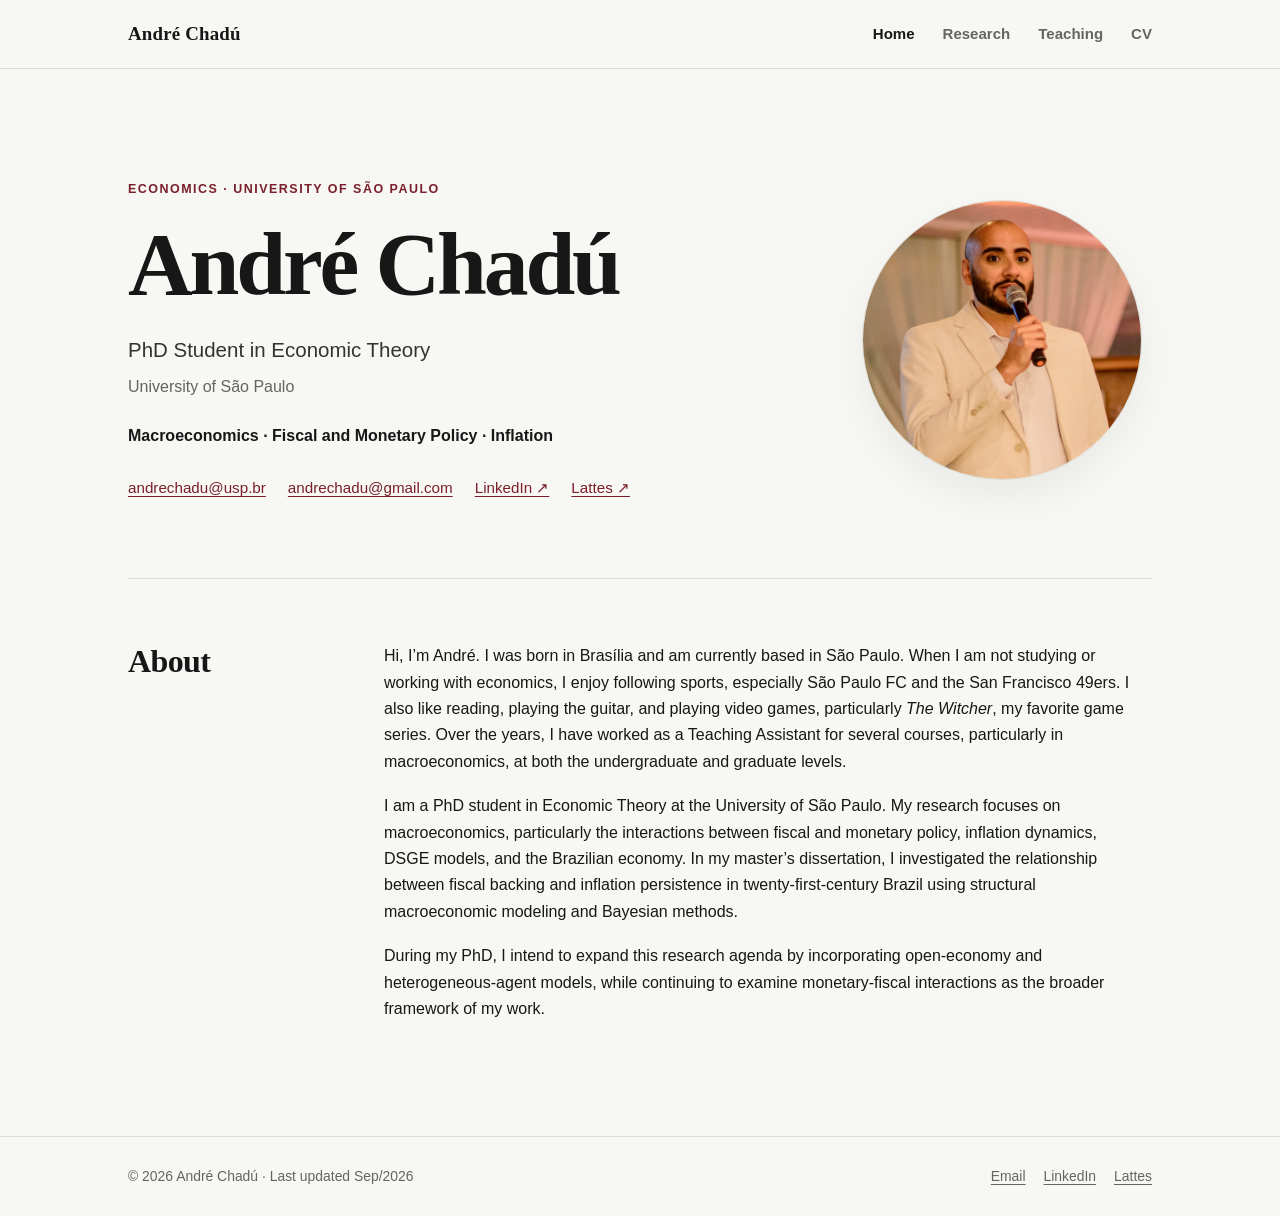
==== index.html @ 31412037 "Refactor contact links and profile image structure" ====
<!doctype html>
<html lang="en">
<head>
  <meta charset="utf-8">
  <meta name="viewport" content="width=device-width, initial-scale=1">
  <meta name="description" content="André Chadú — PhD Student in Economic Theory at the University of São Paulo. Macroeconomics, fiscal and monetary policy, and inflation.">
  <title>André Chadú | Economics</title>
  <link rel="icon" href="assets/favicon.svg" type="image/svg+xml">
  <link rel="stylesheet" href="style.css">
</head>
<body>
<header class="site-header">
  <nav class="nav" aria-label="Main navigation">
    <a class="brand" href="index.html">André Chadú</a>
    <div class="nav-links">
      <a class="active" href="index.html">Home</a>
      <a href="research.html">Research</a>
      <a href="teaching.html">Teaching</a>
      <a href="cv.html">CV</a>
    </div>
  </nav>
</header>

<main>
  <section class="hero">
    <div>
      <p class="eyebrow">Economics · University of São Paulo</p>
      <h1>André Chadú</h1>
      <p class="hero-subtitle">PhD Student in Economic Theory</p>
      <p class="hero-meta">University of São Paulo</p>
      <p class="hero-interests">Macroeconomics · Fiscal and Monetary Policy · Inflation</p>

      <div class="contact-row">
        <a href="mailto:andrechadu@usp.br">andrechadu@usp.br</a>

        <a href="mailto:andrechadu@gmail.com">andrechadu@gmail.com</a>

        <a href="https://br.linkedin.com/in/andre-chadu-b379121a0"
           target="_blank"
           rel="noopener">
          LinkedIn ↗
        </a>

        <a href="http://lattes.cnpq.br/8335236264880303"
           target="_blank"
           rel="noopener">
          Lattes ↗
        </a>
      </div>
    </div>

    <div>
      <div class="profile-card">
        <img
          class="profile-art"
          src="assets/profile.jpg"
          alt="Portrait of André Chadú">
      </div>
    </div>
  </section>

  <section class="section">
    <div class="section-header">
      <h2>About</h2>
      <div class="prose">
        <p>Hi, I’m André. I was born in Brasília and am currently based in São Paulo. When I am not studying or working with economics, I enjoy following sports, especially São Paulo FC and the San Francisco 49ers. I also like reading, playing the guitar, and playing video games, particularly <em>The Witcher</em>, my favorite game series. Over the years, I have worked as a Teaching Assistant for several courses, particularly in macroeconomics, at both the undergraduate and graduate levels.</p>
        <p>I am a PhD student in Economic Theory at the University of São Paulo. My research focuses on macroeconomics, particularly the interactions between fiscal and monetary policy, inflation dynamics, DSGE models, and the Brazilian economy. In my master’s dissertation, I investigated the relationship between fiscal backing and inflation persistence in twenty-first-century Brazil using structural macroeconomic modeling and Bayesian methods.</p>
        <p>During my PhD, I intend to expand this research agenda by incorporating open-economy and heterogeneous-agent models, while continuing to examine monetary-fiscal interactions as the broader framework of my work.</p>
      </div>
    </div>
  </section>
</main>

<footer class="site-footer">
  <div class="footer-inner">
    <span>© 2026 André Chadú · Last updated Sep/2026</span>

    <div class="footer-links">
      <a href="mailto:andrechadu@usp.br">Email</a>

      <a href="https://br.linkedin.com/in/andre-chadu-b379121a0"
         target="_blank"
         rel="noopener">
        LinkedIn
      </a>

      <a href="http://lattes.cnpq.br/8335236264880303"
         target="_blank"
         rel="noopener">
        Lattes
      </a>
    </div>
  </div>
</footer>
</body>
</html>
---- style.css ----
:root {
  --bg: #f7f7f4;
  --surface: #ffffff;
  --ink: #171717;
  --muted: #66645f;
  --line: #deded8;
  --accent: #7a1f2b;
  --accent-dark: #5d1420;
  --max: 1080px;
  --serif: Georgia, 'Times New Roman', serif;
  --sans: Inter, ui-sans-serif, -apple-system, BlinkMacSystemFont, 'Segoe UI', sans-serif;
}

* { box-sizing: border-box; }
html { scroll-behavior: smooth; }
body {
  margin: 0;
  background: var(--bg);
  color: var(--ink);
  font-family: var(--sans);
  font-size: 16px;
  line-height: 1.65;
  -webkit-font-smoothing: antialiased;
}

a { color: var(--accent); text-decoration-thickness: 1px; text-underline-offset: 3px; }
a:hover { color: var(--accent-dark); }

.site-header {
  position: sticky;
  top: 0;
  z-index: 10;
  background: rgba(247,247,244,.94);
  backdrop-filter: blur(12px);
  border-bottom: 1px solid var(--line);
}
.nav {
  max-width: var(--max);
  margin: 0 auto;
  min-height: 68px;
  padding: 0 28px;
  display: flex;
  align-items: center;
  justify-content: space-between;
  gap: 24px;
}
.brand {
  color: var(--ink);
  text-decoration: none;
  font-family: var(--serif);
  font-size: 1.18rem;
  font-weight: 700;
  letter-spacing: .01em;
}
.nav-links { display: flex; align-items: center; gap: 28px; }
.nav-links a {
  color: var(--muted);
  text-decoration: none;
  font-size: .94rem;
  font-weight: 600;
}
.nav-links a:hover, .nav-links a.active { color: var(--ink); }

main { max-width: var(--max); margin: 0 auto; padding: 76px 28px 96px; }
.hero {
  display: grid;
  grid-template-columns: minmax(0, 1fr) 300px;
  gap: 72px;
  align-items: center;
  padding: 34px 0 78px;
  border-bottom: 1px solid var(--line);
}
.eyebrow {
  margin: 0 0 12px;
  color: var(--accent);
  font-size: .78rem;
  font-weight: 800;
  letter-spacing: .12em;
  text-transform: uppercase;
}
h1, h2, h3 { font-family: var(--serif); line-height: 1.15; }
h1 { margin: 0; font-size: clamp(3rem, 7vw, 5.7rem); font-weight: 600; letter-spacing: -.035em; }
.hero-subtitle { margin: 18px 0 0; font-size: 1.28rem; color: #343330; }
.hero-meta { margin-top: 8px; color: var(--muted); }
.hero-interests { margin: 22px 0 0; color: var(--ink); font-weight: 600; }
.contact-row { display: flex; flex-wrap: wrap; gap: 10px 22px; margin-top: 26px; }
.contact-row a { font-size: .95rem; }

.profile-card { display: flex; justify-content: center; }
.profile-art {
  width: min(100%, 280px);
  aspect-ratio: 1;
  border-radius: 50%;
  background: var(--surface);
  border: 1px solid var(--line);
  display: grid;
  place-items: center;
  box-shadow: 0 18px 40px rgba(0,0,0,.06);
}
.profile-art span {
  font-family: var(--serif);
  font-size: 5.4rem;
  letter-spacing: -.06em;
  color: var(--accent);
}
.profile-note { margin-top: 12px; color: var(--muted); font-size: .78rem; text-align: center; }

.section { padding: 64px 0 0; }
.section-header { display: grid; grid-template-columns: 220px minmax(0, 1fr); gap: 36px; }
.section h2 { margin: 0; font-size: 2rem; font-weight: 600; letter-spacing: -.02em; }
.prose { max-width: 760px; }
.prose p:first-child { margin-top: 0; }
.prose p { margin: 0 0 18px; }

.page-head { padding: 32px 0 48px; border-bottom: 1px solid var(--line); }
.page-head h1 { font-size: clamp(3rem, 7vw, 5.2rem); }
.page-head p { max-width: 760px; color: var(--muted); font-size: 1.08rem; margin: 20px 0 0; }

.entries { margin-top: 44px; }
.entry {
  display: grid;
  grid-template-columns: 185px minmax(0, 1fr);
  gap: 36px;
  padding: 34px 0;
  border-bottom: 1px solid var(--line);
}
.entry:last-child { border-bottom: 0; }
.entry-label { color: var(--muted); font-size: .88rem; font-weight: 700; letter-spacing: .035em; text-transform: uppercase; }
.entry h2, .entry h3 { margin: 0 0 10px; font-size: 1.65rem; font-weight: 600; }
.entry p { margin: 6px 0; }
.entry .meta { color: var(--muted); font-size: .95rem; }
.research-subentry { margin-top: 30px; padding-top: 26px; border-top: 1px solid var(--line); }
.research-subentry h3 { margin: 0 0 10px; font-size: 1.35rem; }
.entry-links { display: flex; flex-wrap: wrap; gap: 8px 18px; margin-top: 16px; }
.entry-links a, .button {
  display: inline-flex;
  align-items: center;
  gap: 7px;
  font-weight: 700;
  font-size: .9rem;
}

.course { padding: 34px 0; border-bottom: 1px solid var(--line); }
.course:last-child { border-bottom: 0; }
.course-head { display: grid; grid-template-columns: minmax(0, 1fr) 155px; gap: 28px; align-items: baseline; }
.course h2 { margin: 0; font-size: 1.65rem; }
.course-term { color: var(--muted); font-size: .92rem; text-align: right; }
.materials { display: flex; flex-wrap: wrap; gap: 10px 20px; margin-top: 16px; }
.materials a { font-size: .92rem; font-weight: 650; }

.cv-box {
  margin-top: 44px;
  padding: 34px;
  background: var(--surface);
  border: 1px solid var(--line);
  display: grid;
  grid-template-columns: minmax(0, 1fr) auto;
  gap: 24px;
  align-items: center;
}
.cv-box h2 { margin: 0 0 8px; }
.cv-box p { margin: 0; color: var(--muted); }
.btn {
  display: inline-flex;
  align-items: center;
  justify-content: center;
  min-height: 44px;
  padding: 0 18px;
  border: 1px solid var(--accent);
  color: #fff;
  background: var(--accent);
  text-decoration: none;
  font-weight: 750;
  font-size: .9rem;
  white-space: nowrap;
}
.btn:hover { background: var(--accent-dark); color: #fff; }
.cv-links { display: flex; flex-wrap: wrap; gap: 10px; justify-content: flex-end; }
.btn-secondary { background: transparent; color: var(--accent); }
.btn-secondary:hover { background: var(--accent); color: #fff; }

.site-footer { border-top: 1px solid var(--line); }
.footer-inner {
  max-width: var(--max);
  margin: 0 auto;
  padding: 28px;
  display: flex;
  justify-content: space-between;
  gap: 24px;
  color: var(--muted);
  font-size: .87rem;
}
.footer-links { display: flex; gap: 18px; flex-wrap: wrap; }
.footer-links a { color: var(--muted); }

.mobile-nav { display: none; }

@media (max-width: 760px) {
  .nav { min-height: 62px; padding: 0 20px; }
  .nav-links { gap: 16px; }
  .nav-links a { font-size: .84rem; }
  main { padding: 44px 20px 72px; }
  .hero { grid-template-columns: 1fr; gap: 36px; padding: 16px 0 54px; }
  .profile-card { order: -1; justify-content: flex-start; }
  .profile-art { width: 145px; }
  .profile-art span { font-size: 3rem; }
  .section-header, .entry { grid-template-columns: 1fr; gap: 14px; }
  .section { padding-top: 46px; }
  .entry { padding: 28px 0; }
  .course-head { grid-template-columns: 1fr; gap: 4px; }
  .course-term { text-align: left; }
  .cv-box { grid-template-columns: 1fr; padding: 26px; }
  .cv-links { justify-content: flex-start; }
  .btn { width: fit-content; }
  .footer-inner { flex-direction: column; }
}

@media (max-width: 510px) {
  .brand { font-size: 1rem; }
  .nav-links { gap: 11px; }
  .nav-links a { font-size: .76rem; }
  .nav-links a:first-child { display: none; }
  h1 { font-size: 3.2rem; }
}
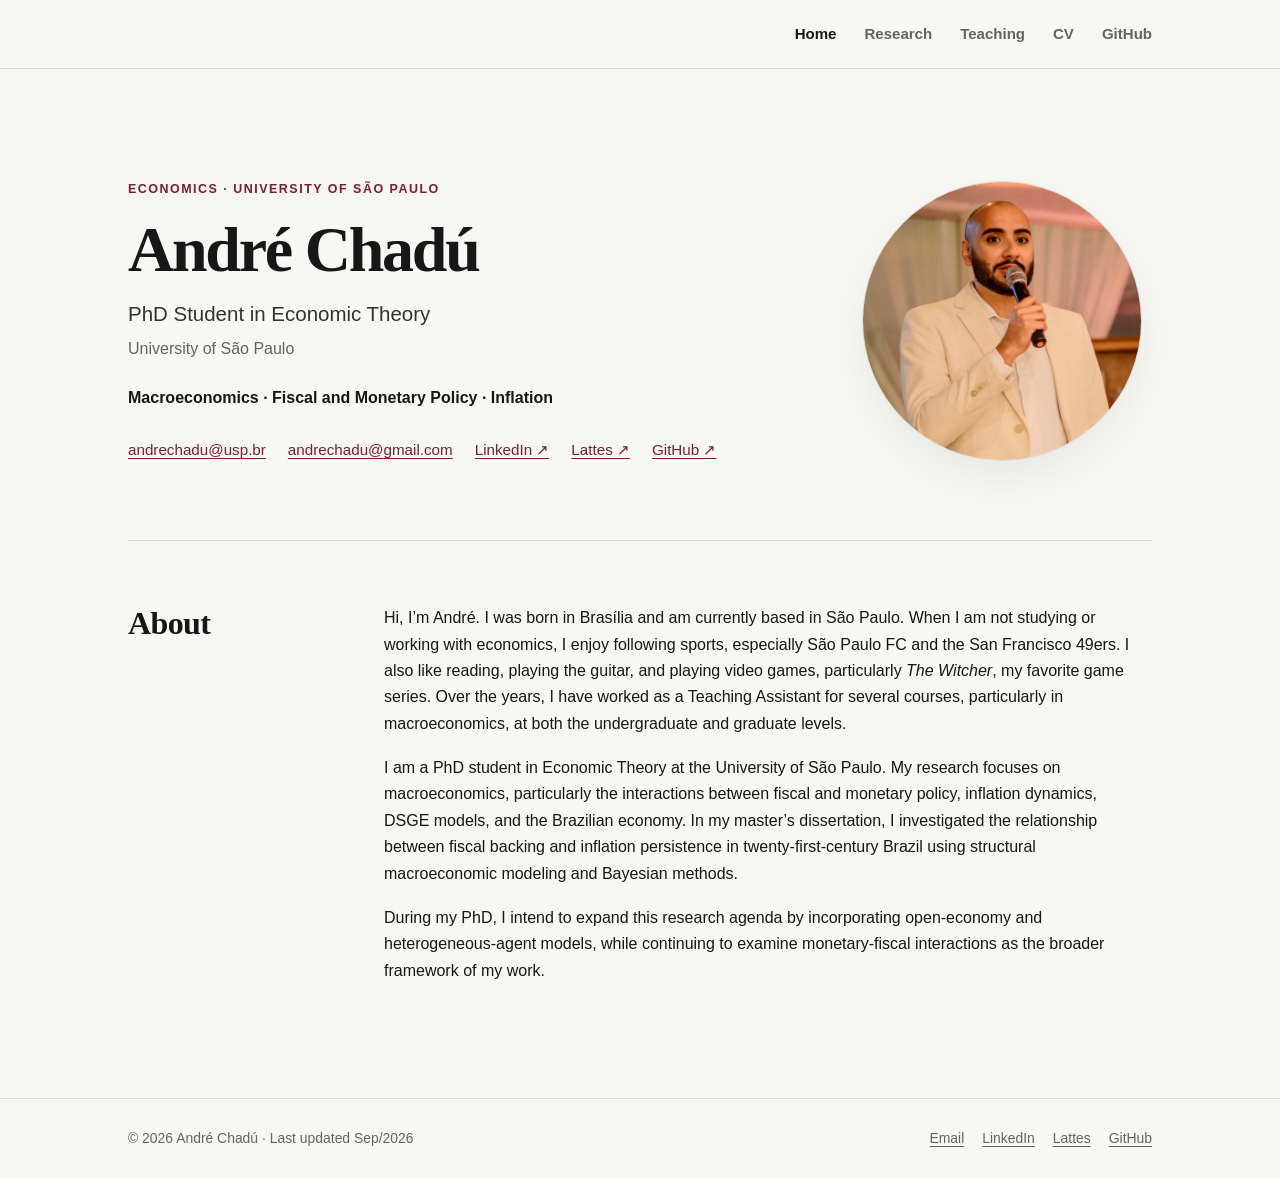
==== commit 33f11af6: "Add files via upload" ====
--- a/index.html
+++ b/index.html
@@ -11,19 +11,19 @@
 <body>
 <header class="site-header">
   <nav class="nav" aria-label="Main navigation">
-    <a class="brand" href="index.html">André Chadú</a>
     <div class="nav-links">
       <a class="active" href="index.html">Home</a>
       <a href="research.html">Research</a>
       <a href="teaching.html">Teaching</a>
       <a href="cv.html">CV</a>
+      <a href="github.html">GitHub</a>
     </div>
   </nav>
 </header>
 
 <main>
   <section class="hero">
-    <div>
+    <div class="hero-content">
       <p class="eyebrow">Economics · University of São Paulo</p>
       <h1>André Chadú</h1>
       <p class="hero-subtitle">PhD Student in Economic Theory</p>
@@ -32,29 +32,16 @@
 
       <div class="contact-row">
         <a href="mailto:andrechadu@usp.br">andrechadu@usp.br</a>
-
         <a href="mailto:andrechadu@gmail.com">andrechadu@gmail.com</a>
-
-        <a href="https://br.linkedin.com/in/andre-chadu-b379121a0"
-           target="_blank"
-           rel="noopener">
-          LinkedIn ↗
-        </a>
-
-        <a href="http://lattes.cnpq.br/8335236264880303"
-           target="_blank"
-           rel="noopener">
-          Lattes ↗
-        </a>
+        <a href="https://br.linkedin.com/in/andre-chadu-b379121a0" target="_blank" rel="noopener">LinkedIn ↗</a>
+        <a href="http://lattes.cnpq.br/8335236264880303" target="_blank" rel="noopener">Lattes ↗</a>
+        <a href="https://github.com/andrechadu?tab=repositories" target="_blank" rel="noopener">GitHub ↗</a>
       </div>
     </div>
 
-    <div>
+    <div class="profile-container">
       <div class="profile-card">
-        <img
-          class="profile-art"
-          src="assets/profile.jpg"
-          alt="Portrait of André Chadú">
+        <img class="profile-art" src="assets/profile.jpg" alt="Portrait of André Chadú">
       </div>
     </div>
   </section>
@@ -74,21 +61,11 @@
 <footer class="site-footer">
   <div class="footer-inner">
     <span>© 2026 André Chadú · Last updated Sep/2026</span>
-
     <div class="footer-links">
       <a href="mailto:andrechadu@usp.br">Email</a>
-
-      <a href="https://br.linkedin.com/in/andre-chadu-b379121a0"
-         target="_blank"
-         rel="noopener">
-        LinkedIn
-      </a>
-
-      <a href="http://lattes.cnpq.br/8335236264880303"
-         target="_blank"
-         rel="noopener">
-        Lattes
-      </a>
+      <a href="https://br.linkedin.com/in/andre-chadu-b379121a0" target="_blank" rel="noopener">LinkedIn</a>
+      <a href="http://lattes.cnpq.br/8335236264880303" target="_blank" rel="noopener">Lattes</a>
+      <a href="https://github.com/andrechadu?tab=repositories" target="_blank" rel="noopener">GitHub</a>
     </div>
   </div>
 </footer>
--- a/style.css
+++ b/style.css
@@ -7,12 +7,13 @@
   --accent: #7a1f2b;
   --accent-dark: #5d1420;
   --max: 1080px;
-  --serif: Georgia, 'Times New Roman', serif;
-  --sans: Inter, ui-sans-serif, -apple-system, BlinkMacSystemFont, 'Segoe UI', sans-serif;
+  --serif: Georgia, "Times New Roman", serif;
+  --sans: Inter, ui-sans-serif, -apple-system, BlinkMacSystemFont, "Segoe UI", sans-serif;
 }
 
 * { box-sizing: border-box; }
 html { scroll-behavior: smooth; }
+
 body {
   margin: 0;
   background: var(--bg);
@@ -23,45 +24,56 @@
   -webkit-font-smoothing: antialiased;
 }
 
-a { color: var(--accent); text-decoration-thickness: 1px; text-underline-offset: 3px; }
+a {
+  color: var(--accent);
+  text-decoration-thickness: 1px;
+  text-underline-offset: 3px;
+}
+
 a:hover { color: var(--accent-dark); }
 
 .site-header {
   position: sticky;
   top: 0;
   z-index: 10;
-  background: rgba(247,247,244,.94);
+  background: rgba(247, 247, 244, 0.94);
   backdrop-filter: blur(12px);
   border-bottom: 1px solid var(--line);
 }
+
 .nav {
   max-width: var(--max);
+  min-height: 68px;
   margin: 0 auto;
-  min-height: 68px;
   padding: 0 28px;
   display: flex;
   align-items: center;
-  justify-content: space-between;
+  justify-content: flex-end;
   gap: 24px;
 }
-.brand {
-  color: var(--ink);
-  text-decoration: none;
-  font-family: var(--serif);
-  font-size: 1.18rem;
-  font-weight: 700;
-  letter-spacing: .01em;
-}
-.nav-links { display: flex; align-items: center; gap: 28px; }
+
+.nav-links {
+  display: flex;
+  align-items: center;
+  gap: 28px;
+}
+
 .nav-links a {
   color: var(--muted);
   text-decoration: none;
-  font-size: .94rem;
-  font-weight: 600;
-}
-.nav-links a:hover, .nav-links a.active { color: var(--ink); }
-
-main { max-width: var(--max); margin: 0 auto; padding: 76px 28px 96px; }
+  font-size: 0.94rem;
+  font-weight: 600;
+}
+
+.nav-links a:hover,
+.nav-links a.active { color: var(--ink); }
+
+main {
+  max-width: var(--max);
+  margin: 0 auto;
+  padding: 76px 28px 96px;
+}
+
 .hero {
   display: grid;
   grid-template-columns: minmax(0, 1fr) 300px;
@@ -70,53 +82,124 @@
   padding: 34px 0 78px;
   border-bottom: 1px solid var(--line);
 }
+
+.hero-content { min-width: 0; }
+
 .eyebrow {
-  margin: 0 0 12px;
+  margin: 0 0 18px;
   color: var(--accent);
-  font-size: .78rem;
+  font-size: 0.78rem;
   font-weight: 800;
-  letter-spacing: .12em;
+  letter-spacing: 0.12em;
   text-transform: uppercase;
 }
-h1, h2, h3 { font-family: var(--serif); line-height: 1.15; }
-h1 { margin: 0; font-size: clamp(3rem, 7vw, 5.7rem); font-weight: 600; letter-spacing: -.035em; }
-.hero-subtitle { margin: 18px 0 0; font-size: 1.28rem; color: #343330; }
-.hero-meta { margin-top: 8px; color: var(--muted); }
-.hero-interests { margin: 22px 0 0; color: var(--ink); font-weight: 600; }
-.contact-row { display: flex; flex-wrap: wrap; gap: 10px 22px; margin-top: 26px; }
-.contact-row a { font-size: .95rem; }
-
-.profile-card { display: flex; justify-content: center; }
+
+h1,
+h2,
+h3 {
+  font-family: var(--serif);
+  line-height: 1.15;
+}
+
+.hero h1 {
+  margin: 0;
+  font-size: clamp(3rem, 5vw, 4.8rem);
+  font-weight: 600;
+  line-height: 1;
+  letter-spacing: -0.035em;
+}
+
+.hero-subtitle {
+  margin: 18px 0 0;
+  color: #343330;
+  font-size: 1.28rem;
+  line-height: 1.4;
+}
+
+.hero-meta {
+  margin: 8px 0 0;
+  color: var(--muted);
+}
+
+.hero-interests {
+  margin: 22px 0 0;
+  color: var(--ink);
+  font-weight: 600;
+}
+
+.contact-row {
+  display: flex;
+  flex-wrap: wrap;
+  gap: 10px 22px;
+  margin-top: 26px;
+}
+
+.contact-row a { font-size: 0.95rem; }
+
+.profile-container {
+  display: flex;
+  justify-content: center;
+  align-items: center;
+}
+
+.profile-card {
+  display: flex;
+  justify-content: center;
+}
+
 .profile-art {
+  display: block;
   width: min(100%, 280px);
-  aspect-ratio: 1;
+  height: auto;
+  aspect-ratio: 1 / 1;
+  object-fit: cover;
+  object-position: center;
+  border: 1px solid var(--line);
   border-radius: 50%;
   background: var(--surface);
-  border: 1px solid var(--line);
+  box-shadow: 0 18px 40px rgba(0, 0, 0, 0.06);
+}
+
+.section { padding: 64px 0 0; }
+
+.section-header {
   display: grid;
-  place-items: center;
-  box-shadow: 0 18px 40px rgba(0,0,0,.06);
-}
-.profile-art span {
-  font-family: var(--serif);
-  font-size: 5.4rem;
-  letter-spacing: -.06em;
-  color: var(--accent);
-}
-.profile-note { margin-top: 12px; color: var(--muted); font-size: .78rem; text-align: center; }
-
-.section { padding: 64px 0 0; }
-.section-header { display: grid; grid-template-columns: 220px minmax(0, 1fr); gap: 36px; }
-.section h2 { margin: 0; font-size: 2rem; font-weight: 600; letter-spacing: -.02em; }
+  grid-template-columns: 220px minmax(0, 1fr);
+  gap: 36px;
+}
+
+.section h2 {
+  margin: 0;
+  font-size: 2rem;
+  font-weight: 600;
+  letter-spacing: -0.02em;
+}
+
 .prose { max-width: 760px; }
 .prose p:first-child { margin-top: 0; }
 .prose p { margin: 0 0 18px; }
 
-.page-head { padding: 32px 0 48px; border-bottom: 1px solid var(--line); }
-.page-head h1 { font-size: clamp(3rem, 7vw, 5.2rem); }
-.page-head p { max-width: 760px; color: var(--muted); font-size: 1.08rem; margin: 20px 0 0; }
+.page-head {
+  padding: 32px 0 48px;
+  border-bottom: 1px solid var(--line);
+}
+
+.page-head h1 {
+  margin: 0;
+  font-size: clamp(3rem, 7vw, 5.2rem);
+  font-weight: 600;
+  letter-spacing: -0.035em;
+}
+
+.page-head p {
+  max-width: 760px;
+  margin: 20px 0 0;
+  color: var(--muted);
+  font-size: 1.08rem;
+}
 
 .entries { margin-top: 44px; }
+
 .entry {
   display: grid;
   grid-template-columns: 185px minmax(0, 1fr);
@@ -124,29 +207,79 @@
   padding: 34px 0;
   border-bottom: 1px solid var(--line);
 }
+
 .entry:last-child { border-bottom: 0; }
-.entry-label { color: var(--muted); font-size: .88rem; font-weight: 700; letter-spacing: .035em; text-transform: uppercase; }
-.entry h2, .entry h3 { margin: 0 0 10px; font-size: 1.65rem; font-weight: 600; }
+
+.entry-label {
+  color: var(--muted);
+  font-size: 0.88rem;
+  font-weight: 700;
+  letter-spacing: 0.035em;
+  text-transform: uppercase;
+}
+
+.entry h2,
+.entry h3 {
+  margin: 0 0 10px;
+  font-size: 1.65rem;
+  font-weight: 600;
+}
+
 .entry p { margin: 6px 0; }
-.entry .meta { color: var(--muted); font-size: .95rem; }
-.research-subentry { margin-top: 30px; padding-top: 26px; border-top: 1px solid var(--line); }
-.research-subentry h3 { margin: 0 0 10px; font-size: 1.35rem; }
-.entry-links { display: flex; flex-wrap: wrap; gap: 8px 18px; margin-top: 16px; }
-.entry-links a, .button {
+.entry .meta { color: var(--muted); font-size: 0.95rem; }
+
+.research-subentry {
+  margin-top: 30px;
+  padding-top: 26px;
+  border-top: 1px solid var(--line);
+}
+
+.research-subentry h3 {
+  margin: 0 0 10px;
+  font-size: 1.35rem;
+}
+
+.entry-links {
+  display: flex;
+  flex-wrap: wrap;
+  gap: 8px 18px;
+  margin-top: 16px;
+}
+
+.entry-links a,
+.button {
   display: inline-flex;
   align-items: center;
   gap: 7px;
   font-weight: 700;
-  font-size: .9rem;
-}
-
-.course { padding: 34px 0; border-bottom: 1px solid var(--line); }
+  font-size: 0.9rem;
+}
+
+.course {
+  padding: 34px 0;
+  border-bottom: 1px solid var(--line);
+}
+
 .course:last-child { border-bottom: 0; }
-.course-head { display: grid; grid-template-columns: minmax(0, 1fr) 155px; gap: 28px; align-items: baseline; }
+
+.course-head {
+  display: grid;
+  grid-template-columns: minmax(0, 1fr) 155px;
+  gap: 28px;
+  align-items: baseline;
+}
+
 .course h2 { margin: 0; font-size: 1.65rem; }
-.course-term { color: var(--muted); font-size: .92rem; text-align: right; }
-.materials { display: flex; flex-wrap: wrap; gap: 10px 20px; margin-top: 16px; }
-.materials a { font-size: .92rem; font-weight: 650; }
+.course-term { color: var(--muted); font-size: 0.92rem; text-align: right; }
+
+.materials {
+  display: flex;
+  flex-wrap: wrap;
+  gap: 10px 20px;
+  margin-top: 16px;
+}
+
+.materials a { font-size: 0.92rem; font-weight: 650; }
 
 .cv-box {
   margin-top: 44px;
@@ -158,8 +291,10 @@
   gap: 24px;
   align-items: center;
 }
+
 .cv-box h2 { margin: 0 0 8px; }
 .cv-box p { margin: 0; color: var(--muted); }
+
 .btn {
   display: inline-flex;
   align-items: center;
@@ -171,15 +306,24 @@
   background: var(--accent);
   text-decoration: none;
   font-weight: 750;
-  font-size: .9rem;
+  font-size: 0.9rem;
   white-space: nowrap;
 }
+
 .btn:hover { background: var(--accent-dark); color: #fff; }
-.cv-links { display: flex; flex-wrap: wrap; gap: 10px; justify-content: flex-end; }
+
+.cv-links {
+  display: flex;
+  flex-wrap: wrap;
+  gap: 10px;
+  justify-content: flex-end;
+}
+
 .btn-secondary { background: transparent; color: var(--accent); }
 .btn-secondary:hover { background: var(--accent); color: #fff; }
 
 .site-footer { border-top: 1px solid var(--line); }
+
 .footer-inner {
   max-width: var(--max);
   margin: 0 auto;
@@ -188,37 +332,89 @@
   justify-content: space-between;
   gap: 24px;
   color: var(--muted);
-  font-size: .87rem;
-}
-.footer-links { display: flex; gap: 18px; flex-wrap: wrap; }
+  font-size: 0.87rem;
+}
+
+.footer-links {
+  display: flex;
+  gap: 18px;
+  flex-wrap: wrap;
+}
+
 .footer-links a { color: var(--muted); }
+.footer-links a:hover { color: var(--accent); }
 
 .mobile-nav { display: none; }
 
 @media (max-width: 760px) {
-  .nav { min-height: 62px; padding: 0 20px; }
+  .nav {
+    min-height: 62px;
+    padding: 0 20px;
+  }
+
   .nav-links { gap: 16px; }
-  .nav-links a { font-size: .84rem; }
+  .nav-links a { font-size: 0.84rem; }
+
   main { padding: 44px 20px 72px; }
-  .hero { grid-template-columns: 1fr; gap: 36px; padding: 16px 0 54px; }
-  .profile-card { order: -1; justify-content: flex-start; }
+
+  .hero {
+    grid-template-columns: 1fr;
+    gap: 36px;
+    padding: 16px 0 54px;
+  }
+
+  .hero h1 { font-size: clamp(3rem, 12vw, 4.2rem); }
+
+  .profile-container {
+    order: -1;
+    justify-content: flex-start;
+  }
+
+  .profile-card { justify-content: flex-start; }
   .profile-art { width: 145px; }
-  .profile-art span { font-size: 3rem; }
-  .section-header, .entry { grid-template-columns: 1fr; gap: 14px; }
+
+  .section-header,
+  .entry {
+    grid-template-columns: 1fr;
+    gap: 14px;
+  }
+
   .section { padding-top: 46px; }
   .entry { padding: 28px 0; }
-  .course-head { grid-template-columns: 1fr; gap: 4px; }
+
+  .course-head {
+    grid-template-columns: 1fr;
+    gap: 4px;
+  }
+
   .course-term { text-align: left; }
-  .cv-box { grid-template-columns: 1fr; padding: 26px; }
+
+  .cv-box {
+    grid-template-columns: 1fr;
+    padding: 26px;
+  }
+
   .cv-links { justify-content: flex-start; }
   .btn { width: fit-content; }
   .footer-inner { flex-direction: column; }
 }
 
 @media (max-width: 510px) {
-  .brand { font-size: 1rem; }
-  .nav-links { gap: 11px; }
-  .nav-links a { font-size: .76rem; }
-  .nav-links a:first-child { display: none; }
-  h1 { font-size: 3.2rem; }
-}
+  .nav {
+    justify-content: center;
+    padding: 0 14px;
+  }
+
+  .nav-links {
+    width: 100%;
+    justify-content: center;
+    flex-wrap: wrap;
+    gap: 8px 14px;
+    padding: 10px 0;
+  }
+
+  .nav-links a { font-size: 0.76rem; }
+  .hero h1 { font-size: 3rem; }
+  .hero-subtitle { font-size: 1.15rem; }
+  .contact-row { gap: 8px 18px; }
+}
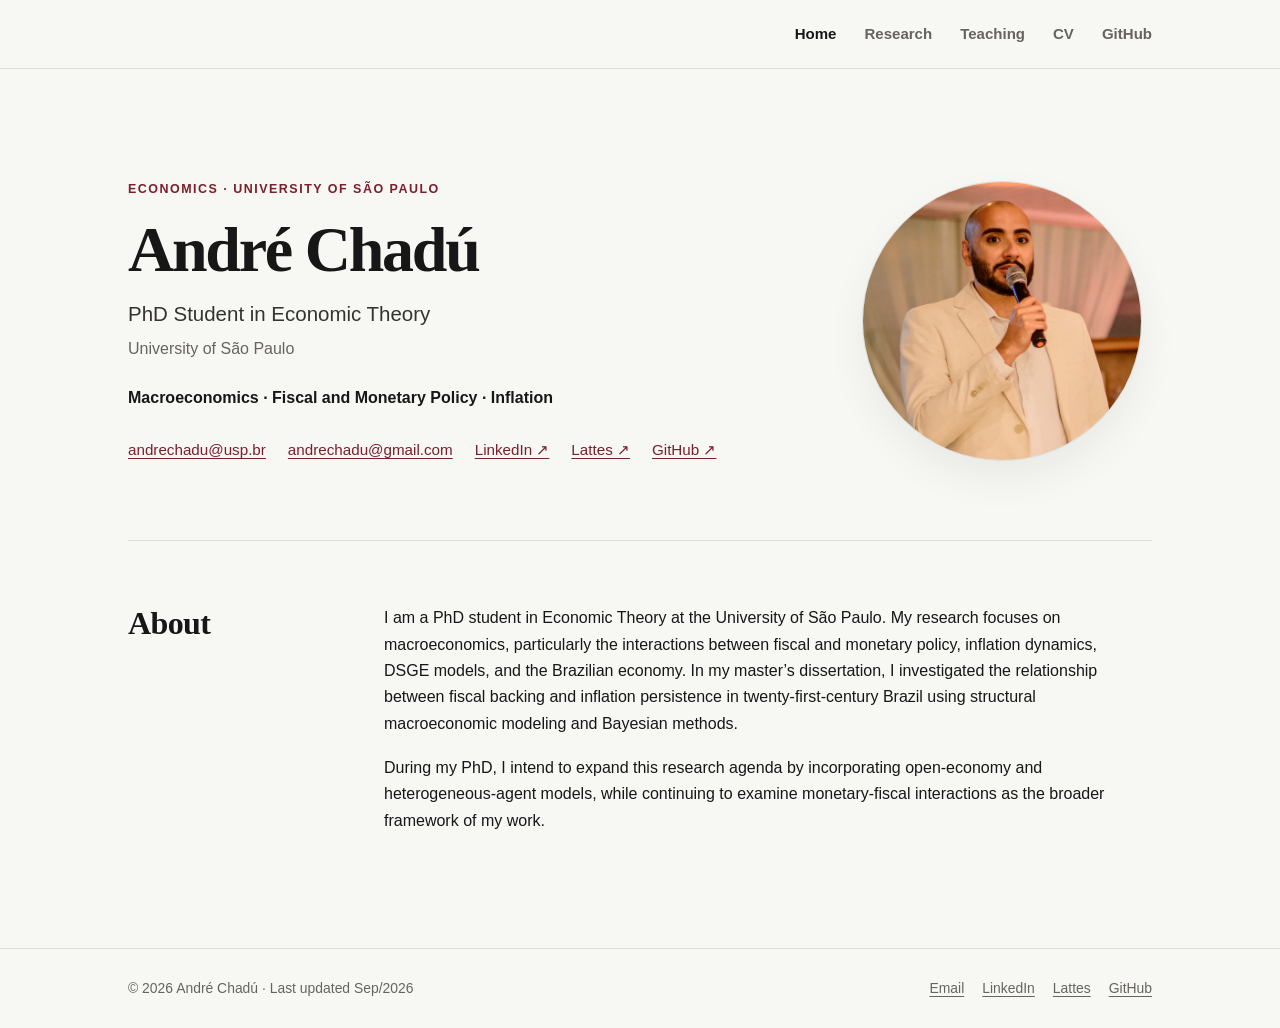
==== commit 4049d881: "Update About section in index.html Removed personal introduction paragraph." ====
--- a/index.html
+++ b/index.html
@@ -50,7 +50,6 @@
     <div class="section-header">
       <h2>About</h2>
       <div class="prose">
-        <p>Hi, I’m André. I was born in Brasília and am currently based in São Paulo. When I am not studying or working with economics, I enjoy following sports, especially São Paulo FC and the San Francisco 49ers. I also like reading, playing the guitar, and playing video games, particularly <em>The Witcher</em>, my favorite game series. Over the years, I have worked as a Teaching Assistant for several courses, particularly in macroeconomics, at both the undergraduate and graduate levels.</p>
         <p>I am a PhD student in Economic Theory at the University of São Paulo. My research focuses on macroeconomics, particularly the interactions between fiscal and monetary policy, inflation dynamics, DSGE models, and the Brazilian economy. In my master’s dissertation, I investigated the relationship between fiscal backing and inflation persistence in twenty-first-century Brazil using structural macroeconomic modeling and Bayesian methods.</p>
         <p>During my PhD, I intend to expand this research agenda by incorporating open-economy and heterogeneous-agent models, while continuing to examine monetary-fiscal interactions as the broader framework of my work.</p>
       </div>
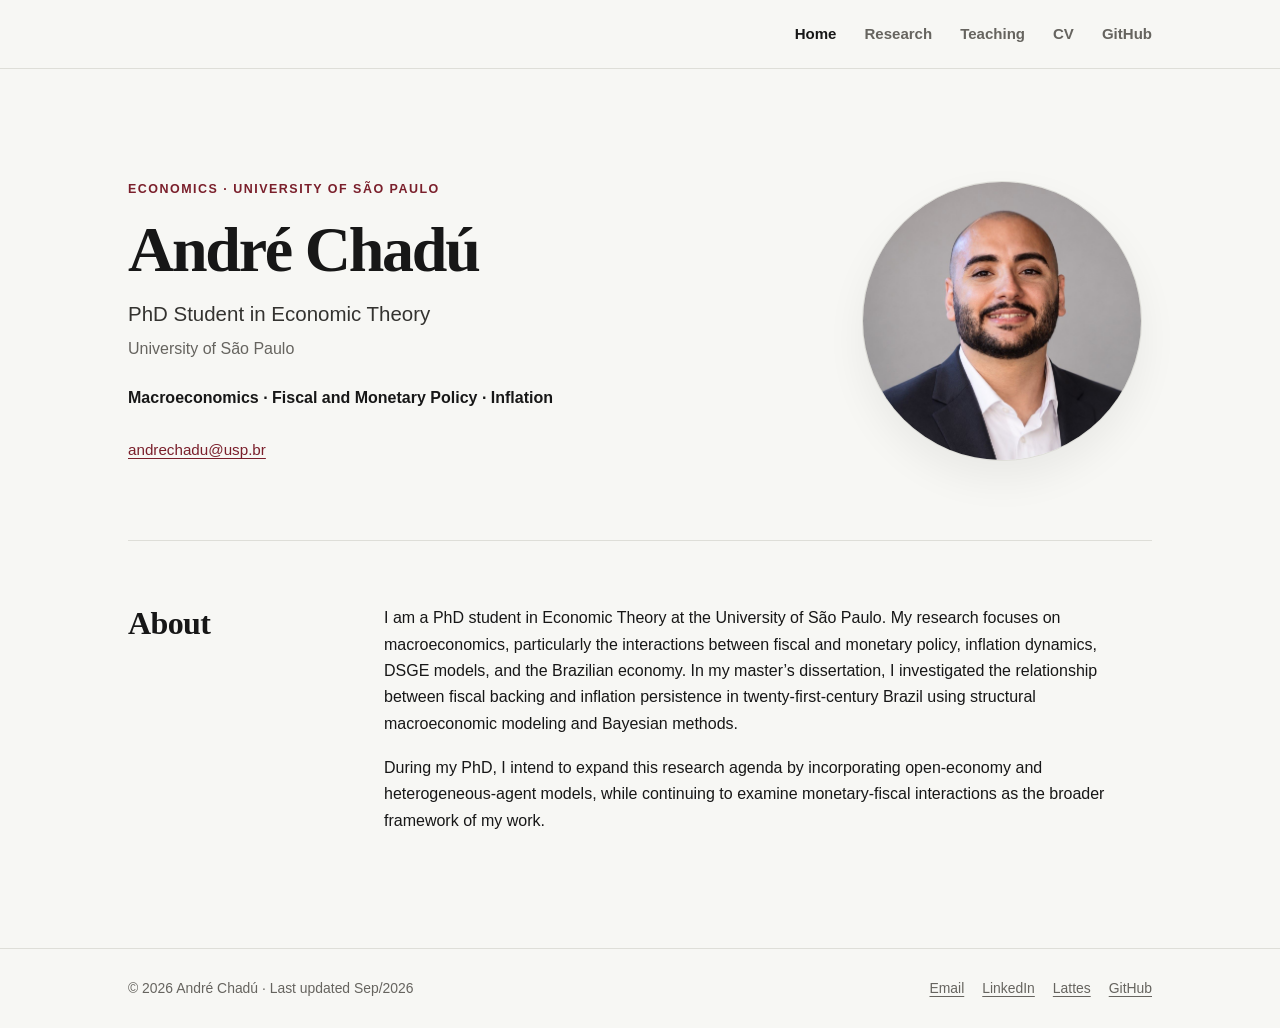
==== commit 715ef893: "Remove contact links from index.html Removed multiple contact links from the contact row." ====
--- a/index.html
+++ b/index.html
@@ -32,10 +32,6 @@
 
       <div class="contact-row">
         <a href="mailto:andrechadu@usp.br">andrechadu@usp.br</a>
-        <a href="mailto:andrechadu@gmail.com">andrechadu@gmail.com</a>
-        <a href="https://br.linkedin.com/in/andre-chadu-b379121a0" target="_blank" rel="noopener">LinkedIn ↗</a>
-        <a href="http://lattes.cnpq.br/8335236264880303" target="_blank" rel="noopener">Lattes ↗</a>
-        <a href="https://github.com/andrechadu?tab=repositories" target="_blank" rel="noopener">GitHub ↗</a>
       </div>
     </div>
 
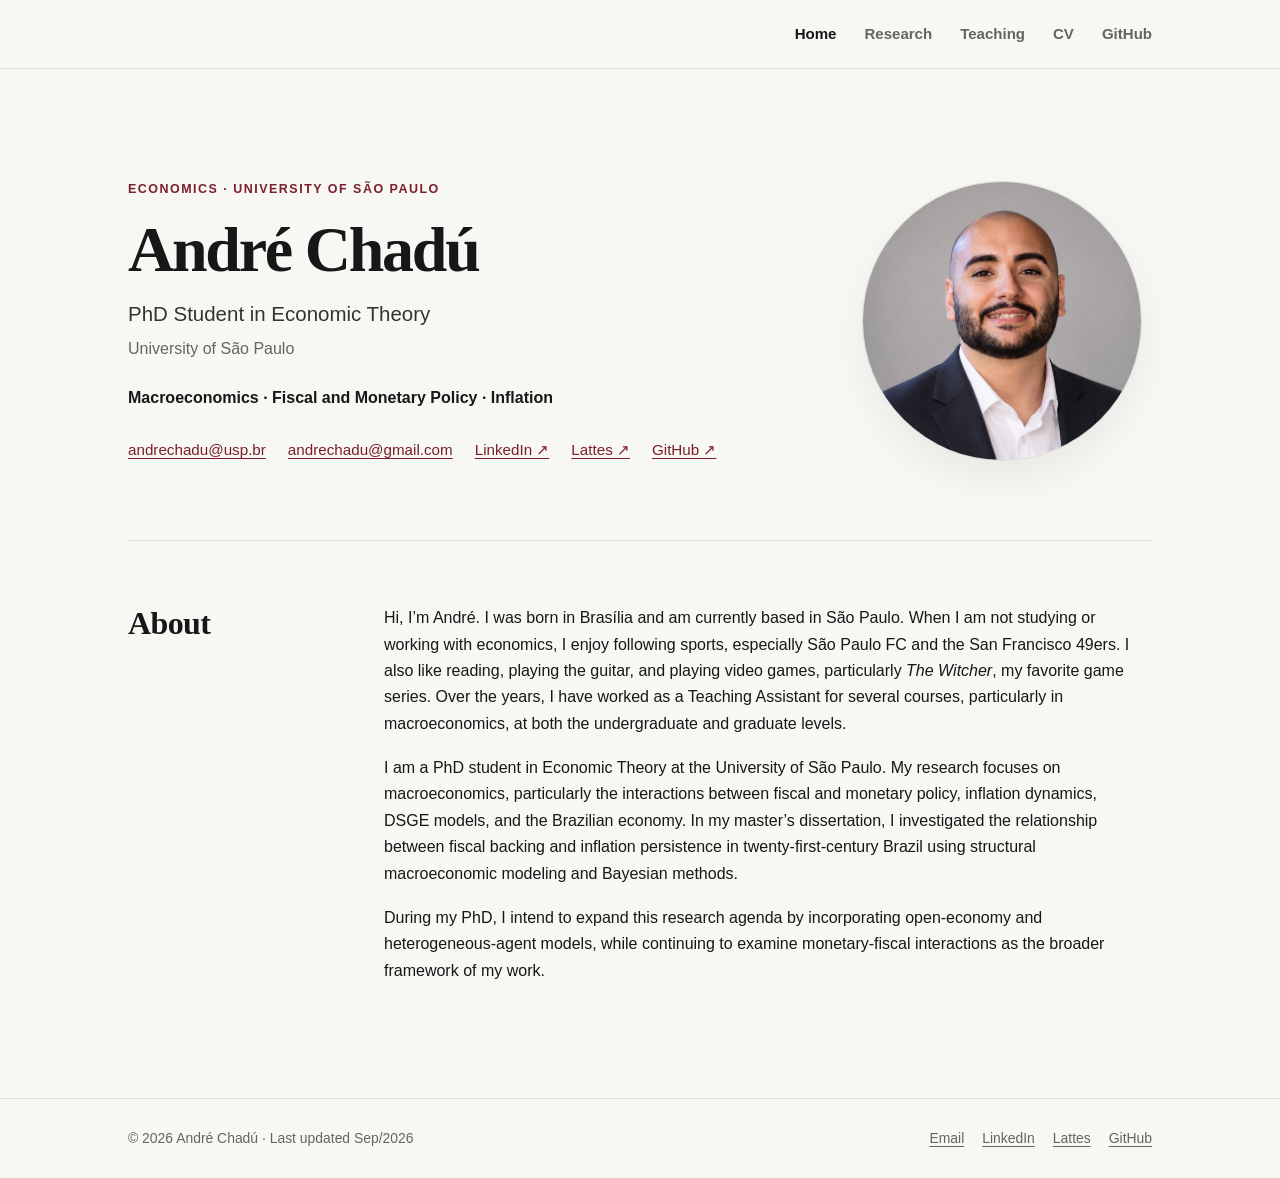
==== commit 5ec5f2fa: "Add files via upload" ====
--- a/index.html
+++ b/index.html
@@ -32,6 +32,10 @@
 
       <div class="contact-row">
         <a href="mailto:andrechadu@usp.br">andrechadu@usp.br</a>
+        <a href="mailto:andrechadu@gmail.com">andrechadu@gmail.com</a>
+        <a href="https://br.linkedin.com/in/andre-chadu-b379121a0" target="_blank" rel="noopener">LinkedIn ↗</a>
+        <a href="http://lattes.cnpq.br/8335236264880303" target="_blank" rel="noopener">Lattes ↗</a>
+        <a href="https://github.com/andrechadu?tab=repositories" target="_blank" rel="noopener">GitHub ↗</a>
       </div>
     </div>
 
@@ -46,6 +50,7 @@
     <div class="section-header">
       <h2>About</h2>
       <div class="prose">
+        <p>Hi, I’m André. I was born in Brasília and am currently based in São Paulo. When I am not studying or working with economics, I enjoy following sports, especially São Paulo FC and the San Francisco 49ers. I also like reading, playing the guitar, and playing video games, particularly <em>The Witcher</em>, my favorite game series. Over the years, I have worked as a Teaching Assistant for several courses, particularly in macroeconomics, at both the undergraduate and graduate levels.</p>
         <p>I am a PhD student in Economic Theory at the University of São Paulo. My research focuses on macroeconomics, particularly the interactions between fiscal and monetary policy, inflation dynamics, DSGE models, and the Brazilian economy. In my master’s dissertation, I investigated the relationship between fiscal backing and inflation persistence in twenty-first-century Brazil using structural macroeconomic modeling and Bayesian methods.</p>
         <p>During my PhD, I intend to expand this research agenda by incorporating open-economy and heterogeneous-agent models, while continuing to examine monetary-fiscal interactions as the broader framework of my work.</p>
       </div>
--- a/style.css
+++ b/style.css
@@ -322,6 +322,55 @@
 .btn-secondary { background: transparent; color: var(--accent); }
 .btn-secondary:hover { background: var(--accent); color: #fff; }
 
+/* ========================================================================== */
+/* CV PREVIEW                                                                 */
+/* ========================================================================== */
+
+.cv-preview {
+  margin-top: 34px;
+  padding: 30px;
+  background: var(--surface);
+  border: 1px solid var(--line);
+}
+
+.cv-preview-head {
+  display: flex;
+  align-items: flex-end;
+  justify-content: space-between;
+  gap: 24px;
+  margin-bottom: 20px;
+}
+
+.cv-preview-head .eyebrow {
+  margin-bottom: 7px;
+}
+
+.cv-preview-head h2 {
+  margin: 0;
+  font-size: 1.7rem;
+  font-weight: 600;
+}
+
+.cv-preview-head > a {
+  flex: 0 0 auto;
+  font-size: 0.9rem;
+  font-weight: 700;
+}
+
+.cv-pdf-viewer {
+  display: block;
+  width: 100%;
+  height: 920px;
+  border: 1px solid var(--line);
+  background: #fff;
+}
+
+.cv-preview-fallback {
+  margin: 14px 0 0;
+  color: var(--muted);
+  font-size: 0.86rem;
+}
+
 .site-footer { border-top: 1px solid var(--line); }
 
 .footer-inner {
@@ -396,6 +445,21 @@
 
   .cv-links { justify-content: flex-start; }
   .btn { width: fit-content; }
+
+  .cv-preview {
+    padding: 22px 16px;
+  }
+
+  .cv-preview-head {
+    align-items: flex-start;
+    flex-direction: column;
+    gap: 10px;
+  }
+
+  .cv-pdf-viewer {
+    height: 720px;
+  }
+
   .footer-inner { flex-direction: column; }
 }
 
@@ -417,4 +481,223 @@
   .hero h1 { font-size: 3rem; }
   .hero-subtitle { font-size: 1.15rem; }
   .contact-row { gap: 8px 18px; }
-}
+
+  .cv-pdf-viewer {
+    height: 600px;
+  }
+}
+
+
+/* ========================================================================== */
+/* ANPEC DASHBOARD                                                            */
+/* ========================================================================== */
+
+.dashboard-head h1 {
+  max-width: 900px;
+  font-size: clamp(2.7rem, 6vw, 4.6rem);
+}
+
+.dashboard-actions {
+  display: flex;
+  flex-wrap: wrap;
+  gap: 10px 18px;
+  margin-top: 24px;
+}
+
+.dashboard-actions .button {
+  text-decoration: none;
+}
+
+.dashboard-kpis {
+  display: grid;
+  grid-template-columns: repeat(4, minmax(0, 1fr));
+  gap: 14px;
+  margin-top: 38px;
+}
+
+.kpi {
+  padding: 20px 22px;
+  background: var(--surface);
+  border: 1px solid var(--line);
+}
+
+.kpi-value {
+  display: block;
+  font-family: var(--serif);
+  font-size: 1.7rem;
+  font-weight: 600;
+  line-height: 1.15;
+}
+
+.kpi-label {
+  display: block;
+  margin-top: 5px;
+  color: var(--muted);
+  font-size: .84rem;
+}
+
+.dashboard-panel {
+  margin-top: 34px;
+  padding: 30px;
+  background: var(--surface);
+  border: 1px solid var(--line);
+}
+
+.dashboard-panel-head {
+  display: flex;
+  align-items: flex-end;
+  justify-content: space-between;
+  gap: 24px;
+}
+
+.dashboard-panel h2,
+.dashboard-methodology h2 {
+  margin: 2px 0 0;
+  font-size: 1.7rem;
+  font-weight: 600;
+}
+
+.dashboard-note {
+  margin: 8px 0 22px;
+  color: var(--muted);
+  font-size: .92rem;
+}
+
+.dashboard-control {
+  display: grid;
+  gap: 5px;
+  min-width: 145px;
+  color: var(--muted);
+  font-size: .78rem;
+  font-weight: 700;
+  letter-spacing: .035em;
+  text-transform: uppercase;
+}
+
+.dashboard-control select {
+  min-height: 40px;
+  padding: 0 34px 0 11px;
+  border: 1px solid var(--line);
+  background: var(--bg);
+  color: var(--ink);
+  font: inherit;
+  font-size: .92rem;
+  font-weight: 600;
+  text-transform: none;
+  letter-spacing: 0;
+}
+
+.chart-wrap {
+  position: relative;
+  width: 100%;
+}
+
+.chart-bar-wrap { height: 470px; }
+.chart-line-wrap { height: 510px; }
+
+.matrix-wrap {
+  width: 100%;
+  overflow-x: auto;
+  border: 1px solid var(--line);
+}
+
+.anpec-matrix {
+  width: max-content;
+  min-width: 100%;
+  border-collapse: separate;
+  border-spacing: 0;
+  font-size: .78rem;
+  font-variant-numeric: tabular-nums;
+}
+
+.anpec-matrix th,
+.anpec-matrix td {
+  padding: 9px 10px;
+  border-right: 1px solid var(--line);
+  border-bottom: 1px solid var(--line);
+  text-align: right;
+  white-space: nowrap;
+}
+
+.anpec-matrix thead th {
+  position: sticky;
+  top: 0;
+  z-index: 2;
+  background: var(--ink);
+  color: #fff;
+  font-weight: 700;
+}
+
+.anpec-matrix .matrix-topic {
+  position: sticky;
+  left: 0;
+  z-index: 1;
+  min-width: 310px;
+  max-width: 310px;
+  background: var(--surface);
+  text-align: left;
+  white-space: normal;
+}
+
+.anpec-matrix thead .matrix-topic {
+  z-index: 3;
+  background: var(--ink);
+}
+
+.anpec-matrix .matrix-total,
+.anpec-matrix .matrix-grand-total td,
+.anpec-matrix .matrix-grand-total th {
+  background: #ecece7 !important;
+  font-weight: 700;
+}
+
+.dashboard-methodology {
+  max-width: 780px;
+  padding-top: 54px;
+}
+
+.dashboard-methodology p {
+  margin: 12px 0 0;
+}
+
+@media (max-width: 760px) {
+  .dashboard-kpis {
+    grid-template-columns: repeat(2, minmax(0, 1fr));
+  }
+
+  .dashboard-panel {
+    padding: 22px 16px;
+  }
+
+  .dashboard-panel-head {
+    align-items: flex-start;
+    flex-direction: column;
+    gap: 14px;
+  }
+
+  .dashboard-control {
+    width: 100%;
+  }
+
+  .chart-bar-wrap { height: 520px; }
+  .chart-line-wrap { height: 560px; }
+
+  .anpec-matrix .matrix-topic {
+    min-width: 240px;
+    max-width: 240px;
+  }
+}
+
+@media (max-width: 510px) {
+  .dashboard-kpis {
+    grid-template-columns: 1fr 1fr;
+  }
+
+  .kpi {
+    padding: 16px;
+  }
+
+  .kpi-value {
+    font-size: 1.4rem;
+  }
+}
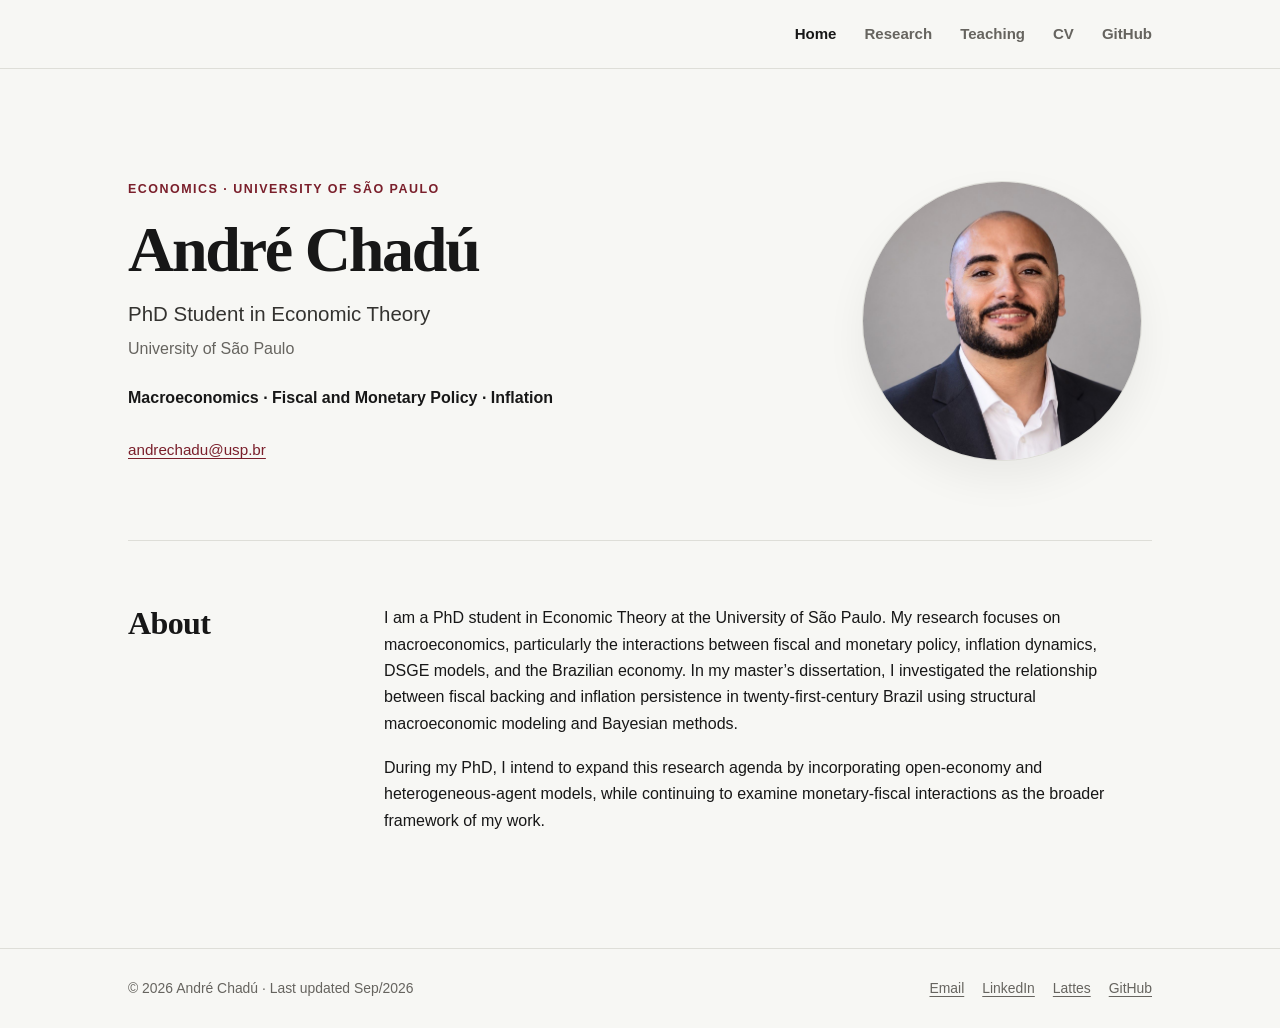
==== commit aae7a46a: "Remove contact links and personal introduction Removed multiple email and social media links from th" ====
--- a/index.html
+++ b/index.html
@@ -32,10 +32,6 @@
 
       <div class="contact-row">
         <a href="mailto:andrechadu@usp.br">andrechadu@usp.br</a>
-        <a href="mailto:andrechadu@gmail.com">andrechadu@gmail.com</a>
-        <a href="https://br.linkedin.com/in/andre-chadu-b379121a0" target="_blank" rel="noopener">LinkedIn ↗</a>
-        <a href="http://lattes.cnpq.br/8335236264880303" target="_blank" rel="noopener">Lattes ↗</a>
-        <a href="https://github.com/andrechadu?tab=repositories" target="_blank" rel="noopener">GitHub ↗</a>
       </div>
     </div>
 
@@ -50,7 +46,6 @@
     <div class="section-header">
       <h2>About</h2>
       <div class="prose">
-        <p>Hi, I’m André. I was born in Brasília and am currently based in São Paulo. When I am not studying or working with economics, I enjoy following sports, especially São Paulo FC and the San Francisco 49ers. I also like reading, playing the guitar, and playing video games, particularly <em>The Witcher</em>, my favorite game series. Over the years, I have worked as a Teaching Assistant for several courses, particularly in macroeconomics, at both the undergraduate and graduate levels.</p>
         <p>I am a PhD student in Economic Theory at the University of São Paulo. My research focuses on macroeconomics, particularly the interactions between fiscal and monetary policy, inflation dynamics, DSGE models, and the Brazilian economy. In my master’s dissertation, I investigated the relationship between fiscal backing and inflation persistence in twenty-first-century Brazil using structural macroeconomic modeling and Bayesian methods.</p>
         <p>During my PhD, I intend to expand this research agenda by incorporating open-economy and heterogeneous-agent models, while continuing to examine monetary-fiscal interactions as the broader framework of my work.</p>
       </div>
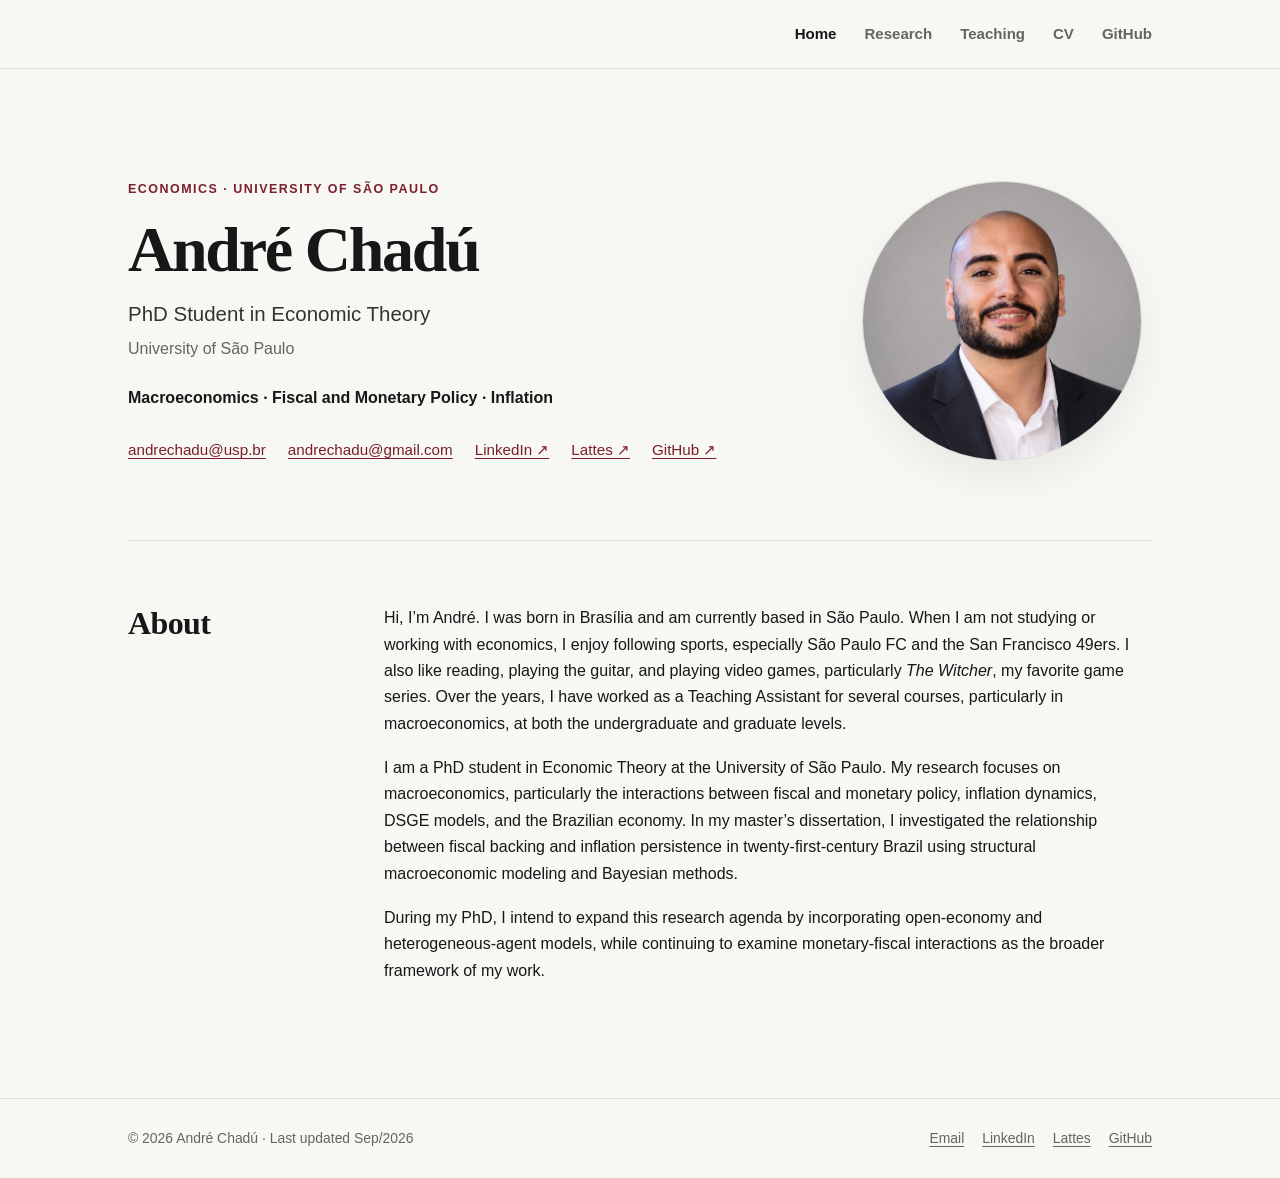
==== commit f377184d: "Add files via upload" ====
--- a/index.html
+++ b/index.html
@@ -32,6 +32,10 @@
 
       <div class="contact-row">
         <a href="mailto:andrechadu@usp.br">andrechadu@usp.br</a>
+        <a href="mailto:andrechadu@gmail.com">andrechadu@gmail.com</a>
+        <a href="https://br.linkedin.com/in/andre-chadu-b379121a0" target="_blank" rel="noopener">LinkedIn ↗</a>
+        <a href="http://lattes.cnpq.br/8335236264880303" target="_blank" rel="noopener">Lattes ↗</a>
+        <a href="https://github.com/andrechadu?tab=repositories" target="_blank" rel="noopener">GitHub ↗</a>
       </div>
     </div>
 
@@ -46,6 +50,7 @@
     <div class="section-header">
       <h2>About</h2>
       <div class="prose">
+        <p>Hi, I’m André. I was born in Brasília and am currently based in São Paulo. When I am not studying or working with economics, I enjoy following sports, especially São Paulo FC and the San Francisco 49ers. I also like reading, playing the guitar, and playing video games, particularly <em>The Witcher</em>, my favorite game series. Over the years, I have worked as a Teaching Assistant for several courses, particularly in macroeconomics, at both the undergraduate and graduate levels.</p>
         <p>I am a PhD student in Economic Theory at the University of São Paulo. My research focuses on macroeconomics, particularly the interactions between fiscal and monetary policy, inflation dynamics, DSGE models, and the Brazilian economy. In my master’s dissertation, I investigated the relationship between fiscal backing and inflation persistence in twenty-first-century Brazil using structural macroeconomic modeling and Bayesian methods.</p>
         <p>During my PhD, I intend to expand this research agenda by incorporating open-economy and heterogeneous-agent models, while continuing to examine monetary-fiscal interactions as the broader framework of my work.</p>
       </div>
--- a/style.css
+++ b/style.css
@@ -327,6 +327,7 @@
 /* ========================================================================== */
 
 .cv-preview {
+  width: 100%;
   margin-top: 34px;
   padding: 30px;
   background: var(--surface);
@@ -357,11 +358,21 @@
   font-weight: 700;
 }
 
+.cv-pdf-frame {
+  width: 100%;
+  height: 1100px;
+  min-height: 82vh;
+  overflow: hidden;
+  border: 1px solid var(--line);
+  background: #fff;
+}
+
 .cv-pdf-viewer {
   display: block;
-  width: 100%;
-  height: 920px;
-  border: 1px solid var(--line);
+  width: 100% !important;
+  height: 100% !important;
+  min-height: 1100px;
+  border: 0;
   background: #fff;
 }
 
@@ -456,8 +467,13 @@
     gap: 10px;
   }
 
+  .cv-pdf-frame {
+    height: 900px;
+    min-height: 75vh;
+  }
+
   .cv-pdf-viewer {
-    height: 720px;
+    min-height: 900px;
   }
 
   .footer-inner { flex-direction: column; }
@@ -482,106 +498,112 @@
   .hero-subtitle { font-size: 1.15rem; }
   .contact-row { gap: 8px 18px; }
 
+  .cv-pdf-frame {
+    height: 760px;
+    min-height: 70vh;
+  }
+
   .cv-pdf-viewer {
-    height: 600px;
-  }
-}
-
+    min-height: 760px;
+  }
+}
 
 /* ========================================================================== */
 /* ANPEC DASHBOARD                                                            */
 /* ========================================================================== */
 
+.dashboard-main {
+  max-width: 1180px;
+}
+
+.dashboard-head {
+  padding-bottom: 42px;
+}
+
 .dashboard-head h1 {
+  max-width: 980px;
+  font-size: clamp(2.7rem, 5vw, 4.2rem);
+  line-height: 1.03;
+}
+
+.dashboard-intro {
   max-width: 900px;
-  font-size: clamp(2.7rem, 6vw, 4.6rem);
+  margin-top: 24px;
+  color: #343330;
+  font-size: 1.02rem;
+  line-height: 1.75;
+}
+
+.dashboard-intro p {
+  margin: 0 0 14px;
+}
+
+.dashboard-intro p:last-child {
+  margin-bottom: 0;
 }
 
 .dashboard-actions {
   display: flex;
   flex-wrap: wrap;
-  gap: 10px 18px;
-  margin-top: 24px;
+  gap: 10px 20px;
+  margin-top: 26px;
 }
 
 .dashboard-actions .button {
   text-decoration: none;
 }
 
-.dashboard-kpis {
-  display: grid;
-  grid-template-columns: repeat(4, minmax(0, 1fr));
-  gap: 14px;
+.dashboard-panel {
   margin-top: 38px;
-}
-
-.kpi {
-  padding: 20px 22px;
+  padding: 34px 36px 38px;
   background: var(--surface);
   border: 1px solid var(--line);
 }
 
-.kpi-value {
-  display: block;
-  font-family: var(--serif);
-  font-size: 1.7rem;
-  font-weight: 600;
-  line-height: 1.15;
-}
-
-.kpi-label {
-  display: block;
-  margin-top: 5px;
-  color: var(--muted);
-  font-size: .84rem;
-}
-
-.dashboard-panel {
-  margin-top: 34px;
-  padding: 30px;
-  background: var(--surface);
-  border: 1px solid var(--line);
+.dashboard-panel-first {
+  margin-top: 46px;
 }
 
 .dashboard-panel-head {
   display: flex;
   align-items: flex-end;
   justify-content: space-between;
-  gap: 24px;
+  gap: 28px;
 }
 
 .dashboard-panel h2,
 .dashboard-methodology h2 {
   margin: 2px 0 0;
-  font-size: 1.7rem;
+  font-size: 1.8rem;
   font-weight: 600;
 }
 
 .dashboard-note {
-  margin: 8px 0 22px;
-  color: var(--muted);
-  font-size: .92rem;
+  max-width: 850px;
+  margin: 9px 0 24px;
+  color: var(--muted);
+  font-size: 0.93rem;
 }
 
 .dashboard-control {
   display: grid;
-  gap: 5px;
-  min-width: 145px;
-  color: var(--muted);
-  font-size: .78rem;
+  gap: 6px;
+  min-width: 175px;
+  color: var(--muted);
+  font-size: 0.78rem;
   font-weight: 700;
-  letter-spacing: .035em;
+  letter-spacing: 0.035em;
   text-transform: uppercase;
 }
 
 .dashboard-control select {
-  min-height: 40px;
-  padding: 0 34px 0 11px;
+  min-height: 42px;
+  padding: 0 34px 0 12px;
   border: 1px solid var(--line);
   background: var(--bg);
   color: var(--ink);
   font: inherit;
-  font-size: .92rem;
+  font-size: 0.92rem;
   font-weight: 600;
   text-transform: none;
   letter-spacing: 0;
@@ -592,8 +614,21 @@
   width: 100%;
 }
 
-.chart-bar-wrap { height: 470px; }
-.chart-line-wrap { height: 510px; }
+/* Give the charts generous vertical space so labels and series remain readable. */
+.chart-bar-wrap {
+  height: 820px;
+  min-height: 820px;
+}
+
+.chart-line-wrap {
+  height: 620px;
+  min-height: 620px;
+}
+
+.chart-wrap canvas {
+  width: 100% !important;
+  height: 100% !important;
+}
 
 .matrix-wrap {
   width: 100%;
@@ -606,7 +641,7 @@
   min-width: 100%;
   border-collapse: separate;
   border-spacing: 0;
-  font-size: .78rem;
+  font-size: 0.78rem;
   font-variant-numeric: tabular-nums;
 }
 
@@ -652,21 +687,37 @@
 }
 
 .dashboard-methodology {
-  max-width: 780px;
-  padding-top: 54px;
+  max-width: 900px;
+  margin-top: 54px;
+  padding: 48px 0 8px;
+  border-top: 1px solid var(--line);
+}
+
+.dashboard-methodology .eyebrow {
+  margin-bottom: 8px;
 }
 
 .dashboard-methodology p {
-  margin: 12px 0 0;
+  margin: 14px 0 0;
+}
+
+.dashboard-methodology .meta {
+  margin-top: 24px;
+  color: var(--muted);
+  font-size: 0.9rem;
 }
 
 @media (max-width: 760px) {
-  .dashboard-kpis {
-    grid-template-columns: repeat(2, minmax(0, 1fr));
+  .dashboard-head h1 {
+    font-size: clamp(2.45rem, 10vw, 3.5rem);
+  }
+
+  .dashboard-intro {
+    font-size: 0.98rem;
   }
 
   .dashboard-panel {
-    padding: 22px 16px;
+    padding: 24px 18px 28px;
   }
 
   .dashboard-panel-head {
@@ -679,25 +730,138 @@
     width: 100%;
   }
 
-  .chart-bar-wrap { height: 520px; }
-  .chart-line-wrap { height: 560px; }
+  .chart-bar-wrap {
+    height: 900px;
+    min-height: 900px;
+  }
+
+  .chart-line-wrap {
+    height: 700px;
+    min-height: 700px;
+  }
 
   .anpec-matrix .matrix-topic {
     min-width: 240px;
     max-width: 240px;
   }
+
+  .dashboard-methodology {
+    margin-top: 42px;
+    padding-top: 38px;
+  }
 }
 
 @media (max-width: 510px) {
-  .dashboard-kpis {
-    grid-template-columns: 1fr 1fr;
-  }
-
-  .kpi {
-    padding: 16px;
-  }
-
-  .kpi-value {
-    font-size: 1.4rem;
-  }
-}
+  .dashboard-actions {
+    align-items: flex-start;
+    flex-direction: column;
+    gap: 8px;
+  }
+
+  .chart-bar-wrap {
+    height: 960px;
+    min-height: 960px;
+  }
+
+  .chart-line-wrap {
+    height: 740px;
+    min-height: 740px;
+  }
+}
+
+/* ========================================================================== */
+/* ANPEC DASHBOARD — TOPIC SERIES PICKER                                      */
+/* ========================================================================== */
+
+.series-picker {
+  margin: 0 0 28px;
+  padding: 18px 20px;
+  border: 1px solid var(--line);
+  background: var(--bg);
+}
+
+.series-picker-head {
+  display: flex;
+  align-items: center;
+  justify-content: space-between;
+  gap: 18px;
+  margin-bottom: 14px;
+}
+
+.series-picker-head strong {
+  font-size: 0.88rem;
+  letter-spacing: 0.035em;
+  text-transform: uppercase;
+}
+
+.series-picker-actions {
+  display: flex;
+  flex-wrap: wrap;
+  gap: 8px;
+}
+
+.series-picker-actions button {
+  min-height: 34px;
+  padding: 0 11px;
+  border: 1px solid var(--line);
+  background: var(--surface);
+  color: var(--ink);
+  font: inherit;
+  font-size: 0.82rem;
+  font-weight: 650;
+  cursor: pointer;
+}
+
+.series-picker-actions button:hover {
+  border-color: var(--accent);
+  color: var(--accent);
+}
+
+.topic-checkbox-grid {
+  display: grid;
+  grid-template-columns: repeat(2, minmax(0, 1fr));
+  gap: 9px 24px;
+}
+
+.topic-checkbox {
+  display: grid;
+  grid-template-columns: auto 12px minmax(0, 1fr);
+  align-items: center;
+  gap: 8px;
+  min-width: 0;
+  color: var(--ink);
+  font-size: 0.86rem;
+  line-height: 1.35;
+  cursor: pointer;
+}
+
+.topic-checkbox input {
+  margin: 0;
+  accent-color: var(--accent);
+}
+
+.topic-swatch {
+  width: 12px;
+  height: 3px;
+  border-radius: 999px;
+}
+
+@media (max-width: 760px) {
+  .series-picker-head {
+    align-items: flex-start;
+    flex-direction: column;
+  }
+
+  .topic-checkbox-grid {
+    grid-template-columns: 1fr;
+  }
+}
+
+.series-count {
+  margin-left: 8px;
+  color: var(--muted);
+  font-size: 0.8rem;
+  font-weight: 500;
+  text-transform: none;
+  letter-spacing: 0;
+}
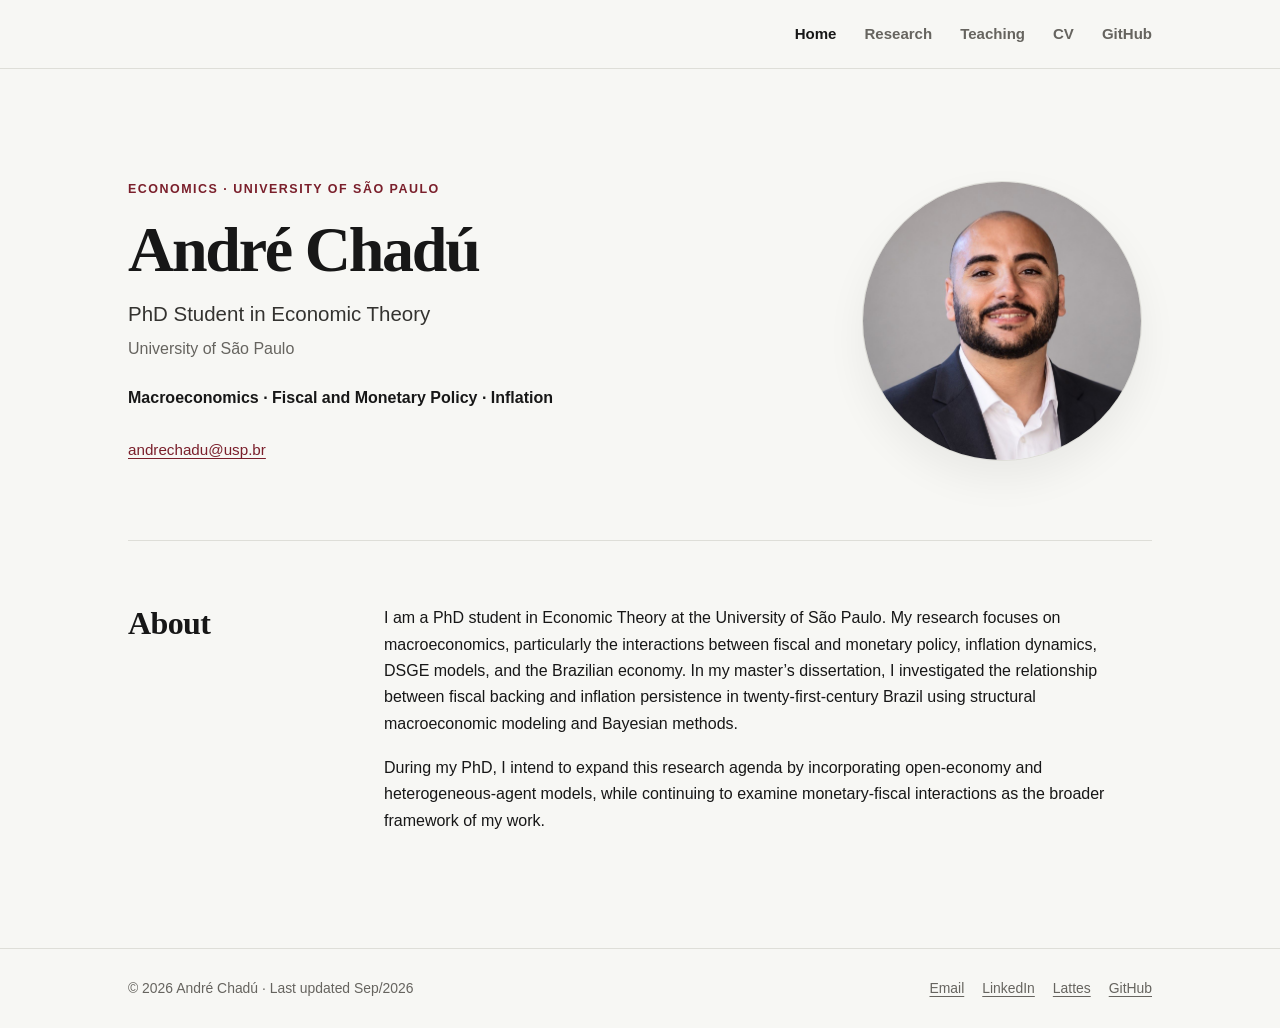
==== commit 564ac8f1: "Remove contact links and update about section Removed multiple email and social media links from the" ====
--- a/index.html
+++ b/index.html
@@ -32,10 +32,6 @@
 
       <div class="contact-row">
         <a href="mailto:andrechadu@usp.br">andrechadu@usp.br</a>
-        <a href="mailto:andrechadu@gmail.com">andrechadu@gmail.com</a>
-        <a href="https://br.linkedin.com/in/andre-chadu-b379121a0" target="_blank" rel="noopener">LinkedIn ↗</a>
-        <a href="http://lattes.cnpq.br/8335236264880303" target="_blank" rel="noopener">Lattes ↗</a>
-        <a href="https://github.com/andrechadu?tab=repositories" target="_blank" rel="noopener">GitHub ↗</a>
       </div>
     </div>
 
@@ -50,7 +46,6 @@
     <div class="section-header">
       <h2>About</h2>
       <div class="prose">
-        <p>Hi, I’m André. I was born in Brasília and am currently based in São Paulo. When I am not studying or working with economics, I enjoy following sports, especially São Paulo FC and the San Francisco 49ers. I also like reading, playing the guitar, and playing video games, particularly <em>The Witcher</em>, my favorite game series. Over the years, I have worked as a Teaching Assistant for several courses, particularly in macroeconomics, at both the undergraduate and graduate levels.</p>
         <p>I am a PhD student in Economic Theory at the University of São Paulo. My research focuses on macroeconomics, particularly the interactions between fiscal and monetary policy, inflation dynamics, DSGE models, and the Brazilian economy. In my master’s dissertation, I investigated the relationship between fiscal backing and inflation persistence in twenty-first-century Brazil using structural macroeconomic modeling and Bayesian methods.</p>
         <p>During my PhD, I intend to expand this research agenda by incorporating open-economy and heterogeneous-agent models, while continuing to examine monetary-fiscal interactions as the broader framework of my work.</p>
       </div>
